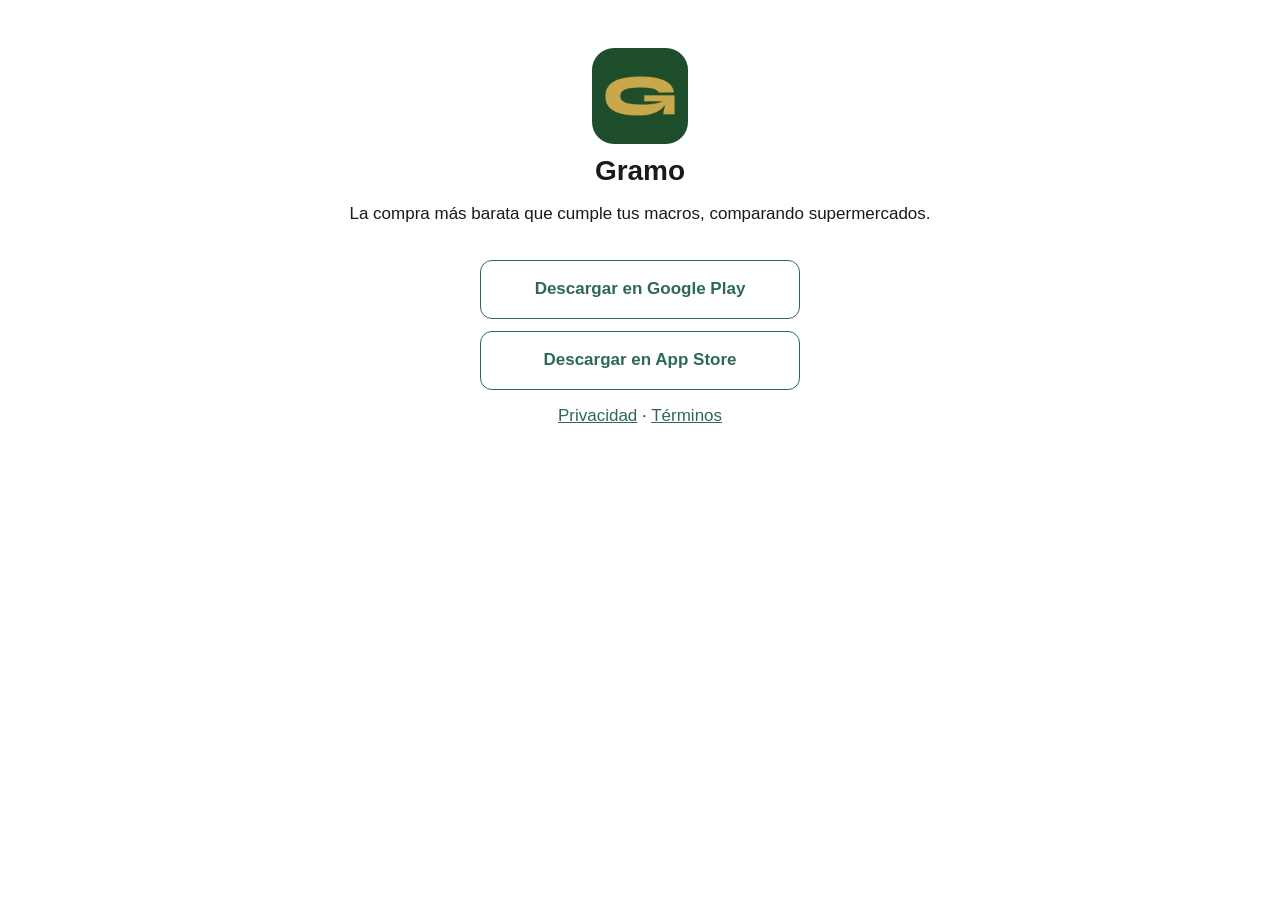
==== index.html @ 8d0cc120 "Web de Gramo en Netlify: página puente de cestas compartidas y verificación de App Links Co-Authored" ====
<!doctype html>
<html lang="es">
<head>
<meta charset="utf-8">
<meta name="viewport" content="width=device-width, initial-scale=1">
<title>Gramo · Tu cesta más barata</title>
<meta name="description" content="Gramo compara supermercados para montar la compra más barata que cumple tus macros.">
<link rel="icon" href="/c/icono.png">
<link rel="stylesheet" href="/estilo.css">
<style>
  body { text-align: center; padding-top: 3rem; }
  .icono { width: 96px; height: 96px; border-radius: 22px; }
  .botones { display: flex; flex-direction: column; gap: 0.75rem; margin: 2rem auto 0; max-width: 20rem; }
  .btn { display: block; padding: 0.9rem 1rem; border-radius: 12px; text-decoration: none; font-weight: 600; border: 1px solid var(--acento); }
</style>
</head>
<body>
<img class="icono" src="/c/icono.png" alt="">
<h1>Gramo</h1>
<p>La compra más barata que cumple tus macros, comparando supermercados.</p>
<div class="botones">
  <a class="btn" href="https://play.google.com/store/apps/details?id=com.gramo1.app">Descargar en Google Play</a>
  <a class="btn" href="https://apps.apple.com/app/id6801570409">Descargar en App Store</a>
</div>
<p><a href="https://dovkesito.github.io/gramo-legal/privacidad.html">Privacidad</a> · <a href="https://dovkesito.github.io/gramo-legal/terminos.html">Términos</a></p>
</body>
</html>
---- estilo.css ----
/* Hoja compartida por los tres documentos legales de Gramo.
   Pensada para leerse en un móvil: es donde va a caer casi todo el tráfico,
   porque el enlace se abre desde la app y desde las fichas de las tiendas. */

:root {
  --tinta: #1a1a1a;
  --tinta-suave: #555;
  --acento: #2d6a4f;
  --borde: #e3e3e3;
  --fondo: #fff;
  --fondo-caja: #f6f8f7;
}

@media (prefers-color-scheme: dark) {
  :root {
    --tinta: #ececec;
    --tinta-suave: #a8a8a8;
    --acento: #74c69d;
    --borde: #333;
    --fondo: #141414;
    --fondo-caja: #1e1e1e;
  }
}

* { box-sizing: border-box; }

body {
  margin: 0 auto;
  padding: 2rem 1.25rem 4rem;
  max-width: 44rem;
  background: var(--fondo);
  color: var(--tinta);
  font-family: -apple-system, BlinkMacSystemFont, "Segoe UI", Roboto, sans-serif;
  font-size: 17px;
  line-height: 1.65;
}

h1 {
  font-size: 1.75rem;
  line-height: 1.25;
  margin: 0 0 0.25rem;
}

h2 {
  font-size: 1.2rem;
  margin: 2.5rem 0 0.75rem;
  padding-top: 1.25rem;
  border-top: 1px solid var(--borde);
}

h3 {
  font-size: 1rem;
  margin: 1.5rem 0 0.5rem;
}

p, li { margin: 0.75rem 0; }
ul, ol { padding-left: 1.25rem; }

a { color: var(--acento); }

.fecha {
  color: var(--tinta-suave);
  font-size: 0.9rem;
  margin: 0 0 2rem;
}

.pendiente {
  background: #fff3cd;
  color: #664d03;
  padding: 0.05rem 0.35rem;
  border-radius: 3px;
  font-weight: 600;
}

.caja {
  background: var(--fondo-caja);
  border: 1px solid var(--borde);
  border-left: 3px solid var(--acento);
  border-radius: 6px;
  padding: 0.25rem 1rem;
  margin: 1.5rem 0;
}

/* Las tablas de finalidad/base jurídica son anchas: en móvil deben poder
   desplazarse solas sin que se desplace la página entera. */
.tabla-scroll {
  overflow-x: auto;
  margin: 1.5rem 0;
}

table {
  border-collapse: collapse;
  width: 100%;
  min-width: 34rem;
  font-size: 0.92rem;
}

th, td {
  border: 1px solid var(--borde);
  padding: 0.6rem 0.7rem;
  text-align: left;
  vertical-align: top;
}

th { background: var(--fondo-caja); }

footer {
  margin-top: 3.5rem;
  padding-top: 1.25rem;
  border-top: 1px solid var(--borde);
  color: var(--tinta-suave);
  font-size: 0.9rem;
}

/* Fórmulas y tablas de la página de fuentes. */
pre {
  background: #F4F1EC;
  border-left: 3px solid #C9A84C;
  padding: 12px 14px;
  overflow-x: auto;
  font-size: 14px;
  line-height: 1.6;
}
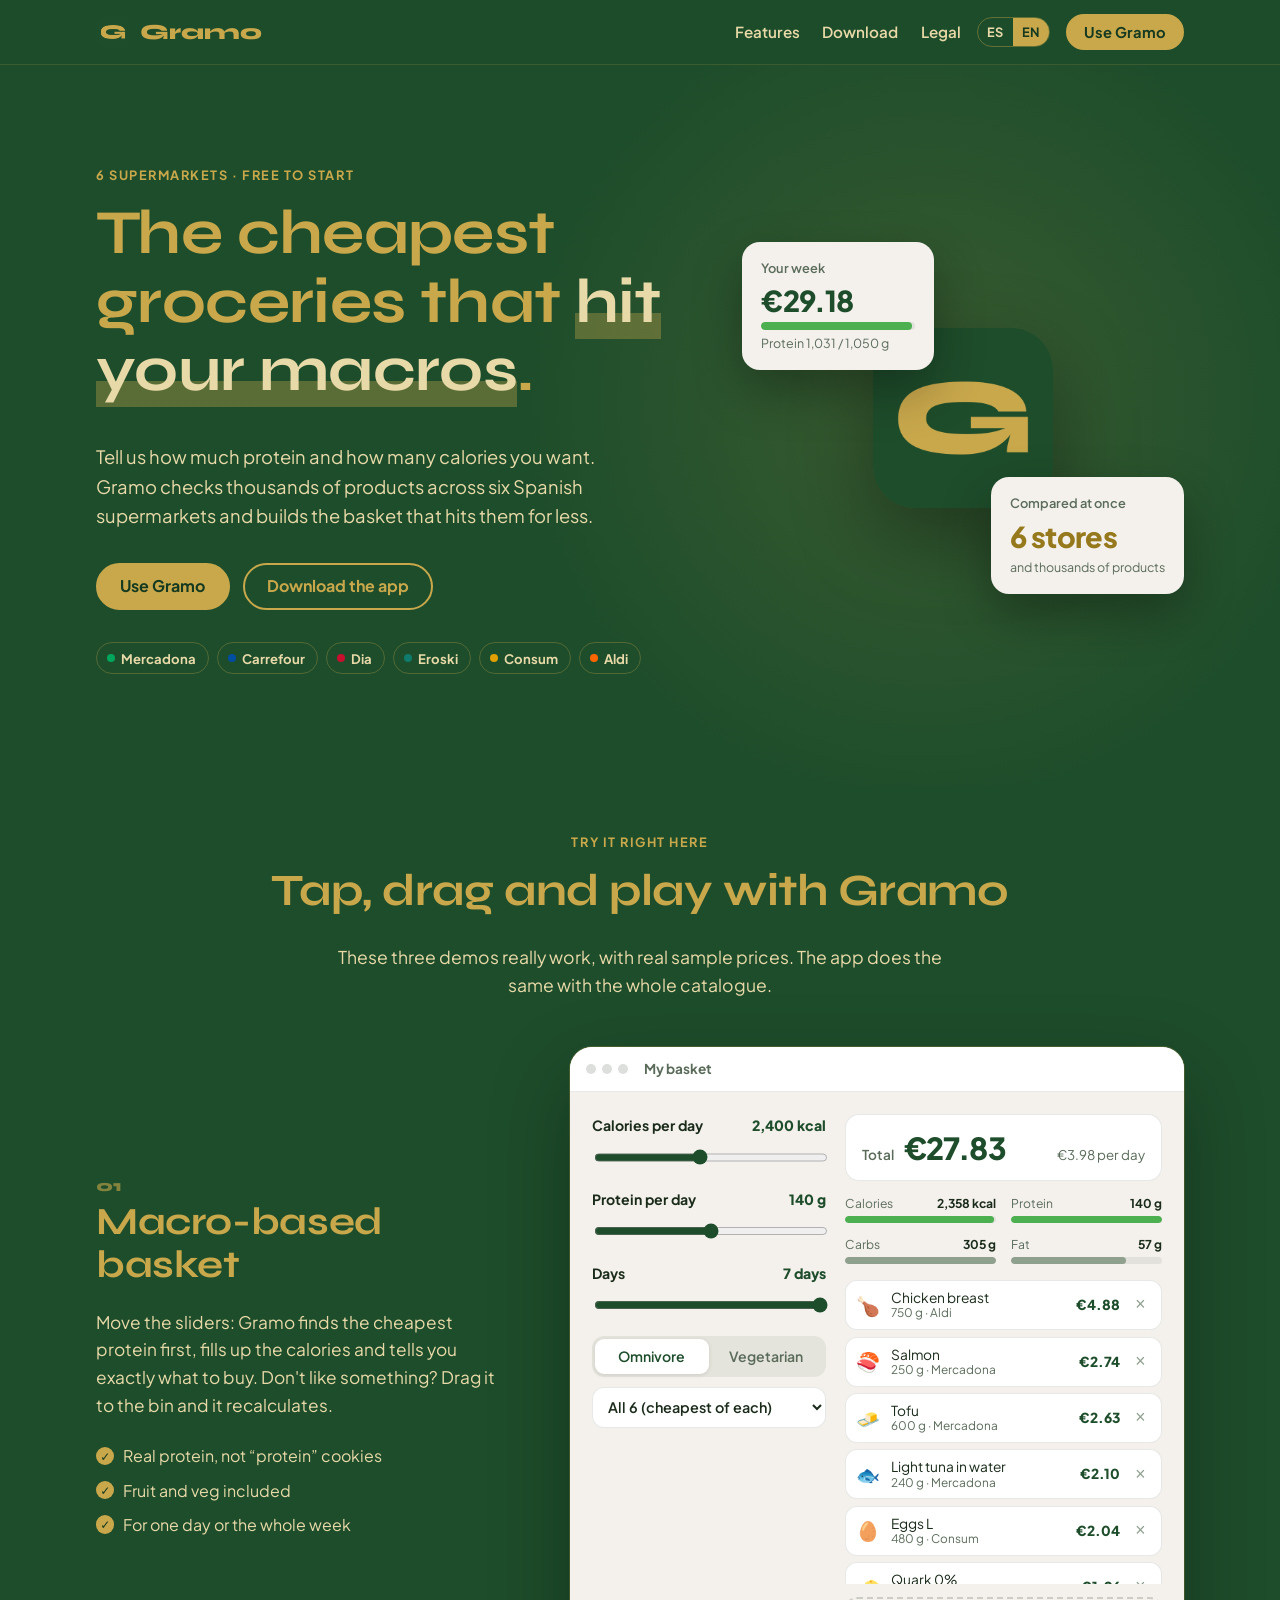
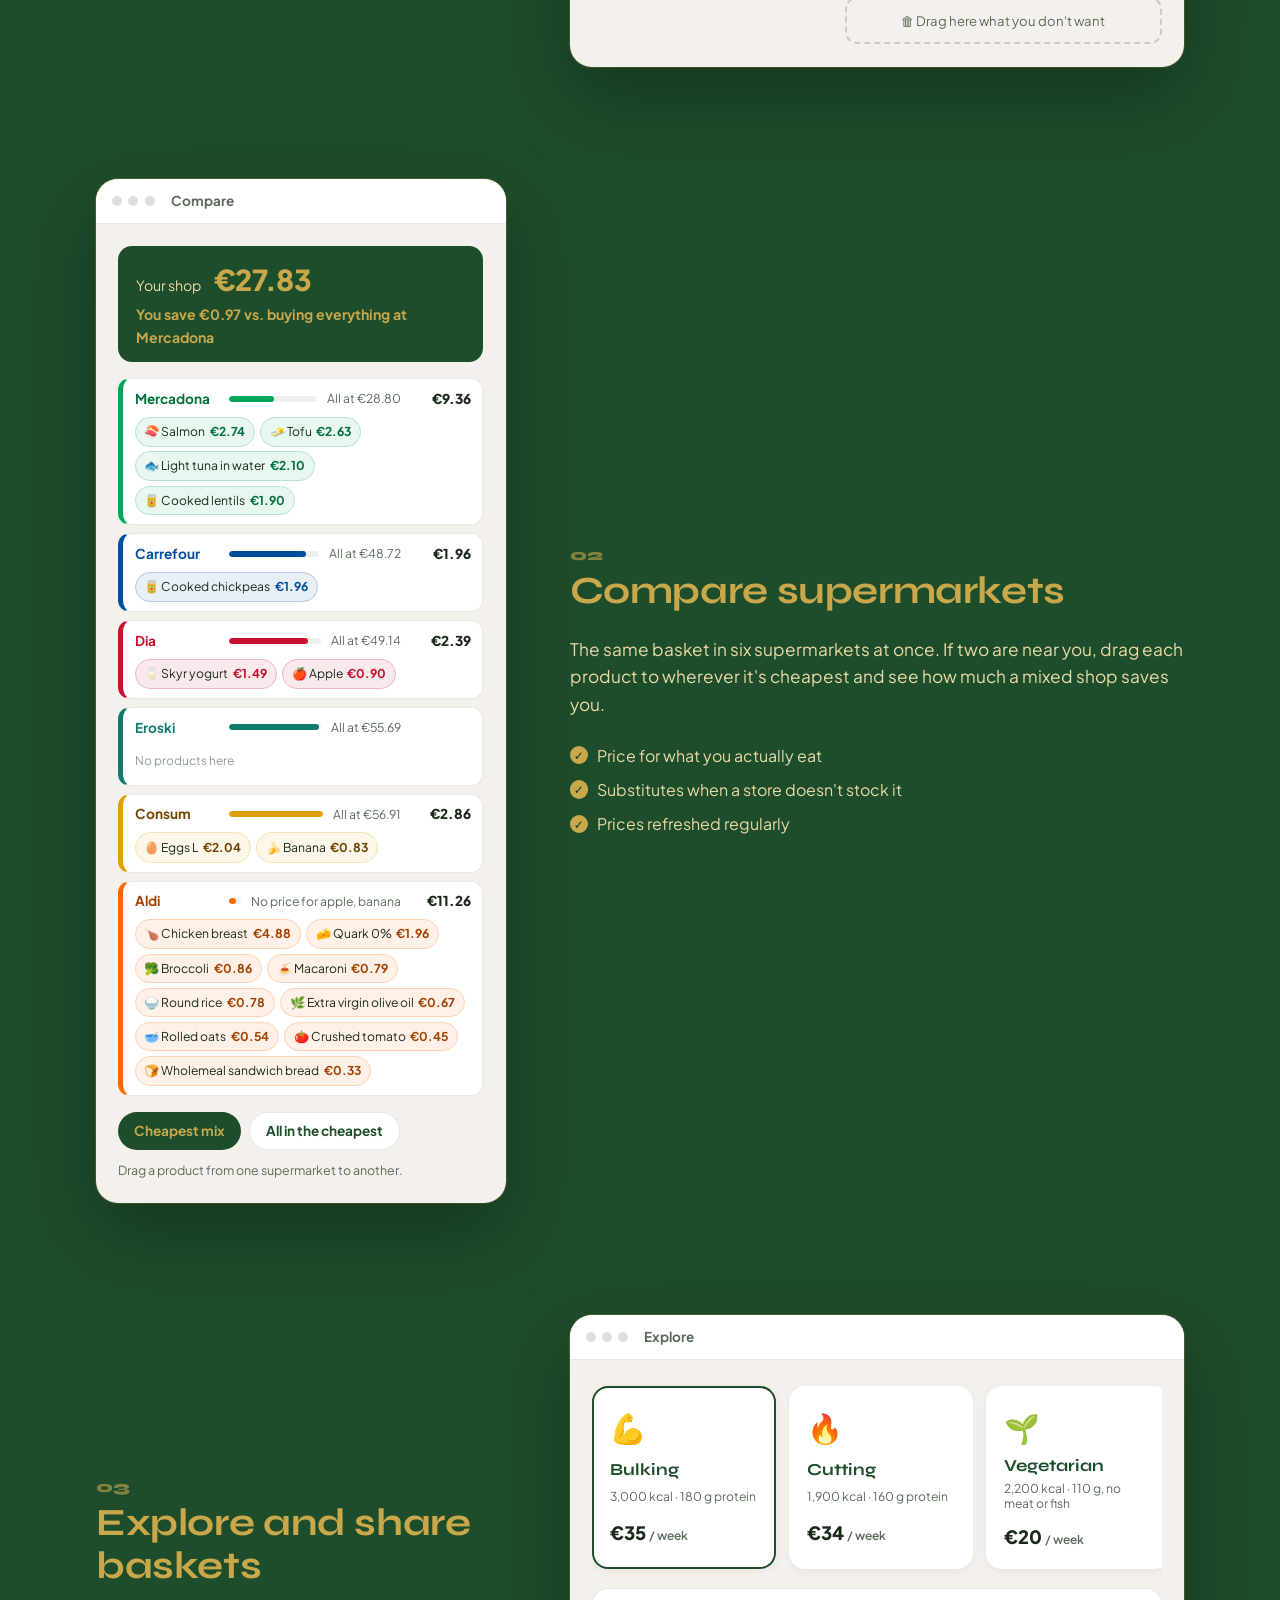
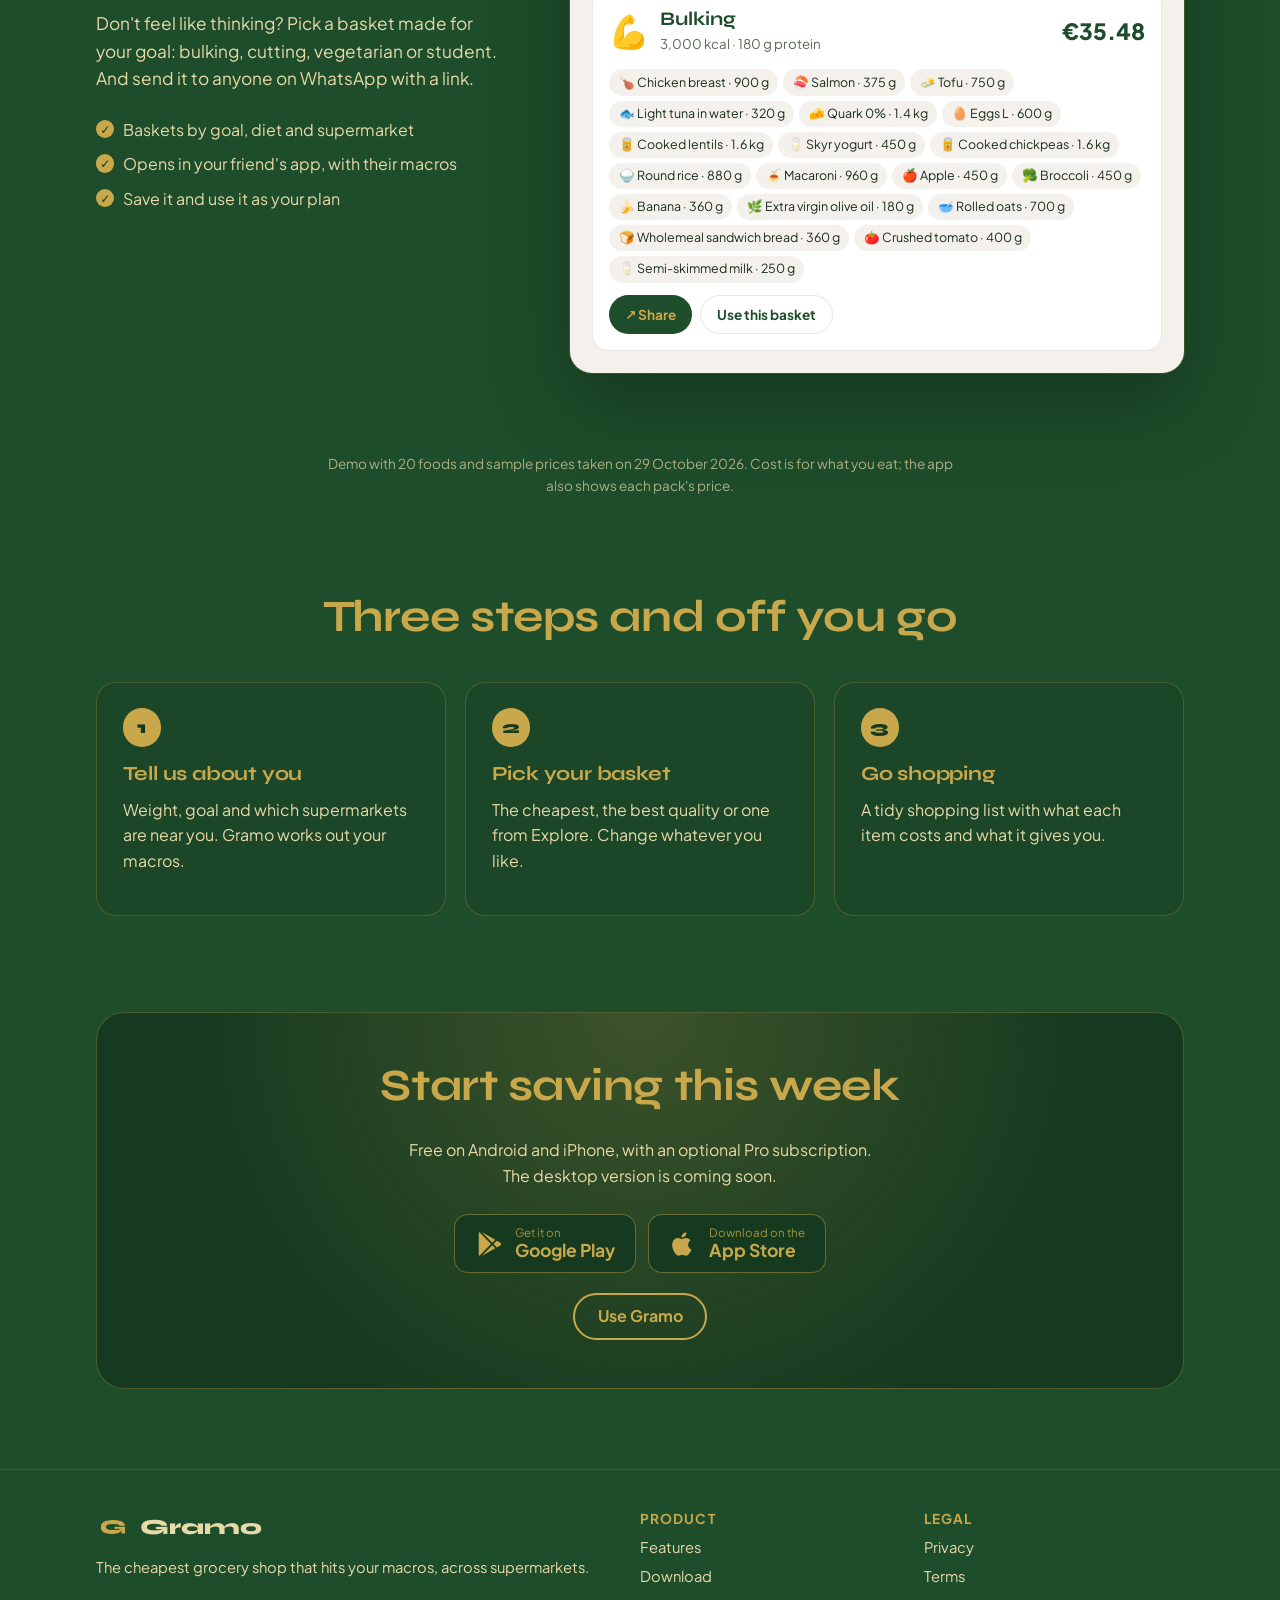
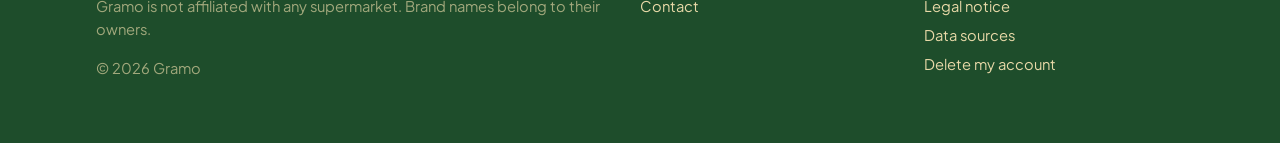
==== commit 1cc69625: "Web de Gramo: portada con demos jugables, descarga y legal - Portada en verde y dorado con tres demo" ====
--- a/index.html
+++ b/index.html
@@ -1,27 +1,185 @@
-<!doctype html>
-<html lang="es">
-<head>
-<meta charset="utf-8">
-<meta name="viewport" content="width=device-width, initial-scale=1">
-<title>Gramo · Tu cesta más barata</title>
-<meta name="description" content="Gramo compara supermercados para montar la compra más barata que cumple tus macros.">
-<link rel="icon" href="/c/icono.png">
-<link rel="stylesheet" href="/estilo.css">
-<style>
-  body { text-align: center; padding-top: 3rem; }
-  .icono { width: 96px; height: 96px; border-radius: 22px; }
-  .botones { display: flex; flex-direction: column; gap: 0.75rem; margin: 2rem auto 0; max-width: 20rem; }
-  .btn { display: block; padding: 0.9rem 1rem; border-radius: 12px; text-decoration: none; font-weight: 600; border: 1px solid var(--acento); }
-</style>
-</head>
-<body>
-<img class="icono" src="/c/icono.png" alt="">
-<h1>Gramo</h1>
-<p>La compra más barata que cumple tus macros, comparando supermercados.</p>
-<div class="botones">
-  <a class="btn" href="https://play.google.com/store/apps/details?id=com.gramo1.app">Descargar en Google Play</a>
-  <a class="btn" href="https://apps.apple.com/app/id6801570409">Descargar en App Store</a>
-</div>
-<p><a href="https://dovkesito.github.io/gramo-legal/privacidad.html">Privacidad</a> · <a href="https://dovkesito.github.io/gramo-legal/terminos.html">Términos</a></p>
-</body>
-</html>
+<!doctype html>
+<html lang="es">
+<head>
+<meta charset="utf-8">
+<meta name="viewport" content="width=device-width, initial-scale=1">
+<title>Gramo · La compra más barata que cumple tus macros</title>
+<meta name="description" content="Gramo compara Mercadona, Carrefour, Dia, Eroski, Consum y Aldi para montarte la compra más barata que cumple tus calorías y tu proteína.">
+<meta property="og:title" content="Gramo · La compra más barata que cumple tus macros">
+<meta property="og:description" content="Pon tus macros y Gramo te monta la cesta más barata comparando seis supermercados.">
+<meta property="og:image" content="https://gramo.dev/c/icono.png">
+<meta property="og:url" content="https://gramo.dev/">
+<meta property="og:type" content="website">
+<meta name="theme-color" content="#1E4D2B">
+<link rel="icon" href="/c/icono.png">
+<link rel="stylesheet" href="/web/fuentes/fuentes.css">
+<link rel="stylesheet" href="/web/estilo-web.css">
+<link rel="stylesheet" href="/web/portada.css">
+<script src="/web/i18n.js"></script>
+<script src="/web/textos-portada.js"></script>
+<script src="/web/marco.js" defer></script>
+<script src="/web/demos.js" defer></script>
+</head>
+<body data-titulo-es="Gramo · La compra más barata que cumple tus macros" data-titulo-en="Gramo · The cheapest groceries that hit your macros">
+<header id="cab"></header>
+
+<main>
+  <!-- ======== Portada ======== -->
+  <section class="hero">
+    <div class="envoltura hero-rejilla">
+      <div class="hero-texto">
+        <p class="etiqueta" data-t="hero.etiqueta">6 supermercados · gratis para empezar</p>
+        <h1 data-t-html="hero.titulo">La compra más barata que <em>cumple tus macros</em>.</h1>
+        <p class="hero-sub" data-t="hero.sub">Dinos cuánta proteína y cuántas calorías quieres. Gramo mira miles de productos de seis supermercados y te monta la cesta que las cumple por menos dinero.</p>
+        <div class="hero-cta">
+          <button class="btn oro" type="button" data-usar data-t="nav.usar">Usar Gramo</button>
+          <a class="btn" href="/descargar/" data-t="hero.descargar">Descargar la app</a>
+        </div>
+        <ul class="supers" data-t-aria="hero.supers">
+          <li style="--c:#00A65B">Mercadona</li><li style="--c:#004E9F">Carrefour</li><li style="--c:#C8102E">Dia</li>
+          <li style="--c:#0F7B6C">Eroski</li><li style="--c:#E0A100">Consum</li><li style="--c:#FF6600">Aldi</li>
+        </ul>
+      </div>
+      <div class="hero-visual" aria-hidden="true">
+        <div class="tarjeta-flotante t1">
+          <span class="tf-titulo" data-t="hero.tf1">Tu semana</span>
+          <strong class="tf-precio" id="hero-precio">—</strong>
+          <span class="tf-barra"><i style="width:98%"></i></span>
+          <span class="tf-pie" id="hero-prot"></span>
+        </div>
+        <div class="tarjeta-flotante t2">
+          <span class="tf-titulo" data-t="hero.tf2">Comparados a la vez</span>
+          <strong class="tf-precio oro" data-t="hero.tf2num">6 súpers</strong>
+          <span class="tf-pie" data-t="hero.tf2pie">y miles de productos</span>
+        </div>
+        <img class="hero-icono" src="/c/icono.png" alt="" width="180" height="180">
+      </div>
+    </div>
+  </section>
+
+  <!-- ======== Funciones ======== -->
+  <section id="funciones" class="funciones">
+    <div class="envoltura">
+      <p class="etiqueta centro" data-t="func.etiqueta">Pruébalo aquí mismo</p>
+      <h2 class="centro" data-t="func.titulo">Toca, arrastra y juega con Gramo</h2>
+      <p class="centro intro" data-t="func.intro">Estas tres demos funcionan de verdad, con precios reales de ejemplo. La app hace lo mismo con el catálogo entero.</p>
+
+      <!-- Demo 1: cesta por macros -->
+      <article class="funcion">
+        <div class="funcion-texto">
+          <span class="num">01</span>
+          <h3 data-t="d1.titulo">Cesta por macros</h3>
+          <p data-t="d1.texto">Mueve las barras: Gramo busca primero la proteína más barata, completa las calorías y te dice exactamente qué comprar. ¿No te gusta algo? Arrástralo a la papelera y se recalcula.</p>
+          <ul class="ventajas">
+            <li data-t="d1.v1">Proteína de verdad, no galletas «proteicas»</li>
+            <li data-t="d1.v2">Fruta y verdura incluidas</li>
+            <li data-t="d1.v3">Para un día o para la semana entera</li>
+          </ul>
+        </div>
+        <div class="demo" id="demo-cesta">
+          <div class="demo-barra"><i></i><i></i><i></i><span data-t="d1.ventana">Mi cesta</span></div>
+          <div class="demo-cuerpo">
+            <div class="controles">
+              <label><span><b data-t="d1.kcal">Calorías al día</b><output id="v-kcal"></output></span>
+                <input type="range" id="r-kcal" min="1500" max="3500" step="50" value="2400"></label>
+              <label><span><b data-t="d1.prot">Proteína al día</b><output id="v-prot"></output></span>
+                <input type="range" id="r-prot" min="60" max="220" step="5" value="140"></label>
+              <label><span><b data-t="d1.dias">Días</b><output id="v-dias"></output></span>
+                <input type="range" id="r-dias" min="1" max="7" step="1" value="7"></label>
+              <div class="interruptores">
+                <div class="segmentado" role="group" id="g-dieta" data-t-aria="d1.grupo">
+                  <button type="button" data-v="omni" aria-pressed="true" data-t="d1.omni">Omnívora</button>
+                  <button type="button" data-v="veg" aria-pressed="false" data-t="d1.veg">Vegetariana</button>
+                </div>
+                <select id="s-super" data-t-aria="d1.super"></select>
+              </div>
+            </div>
+            <div class="resultado">
+              <div class="total"><span data-t="d1.total">Total</span><strong id="c-total">—</strong><small id="c-pordia"></small></div>
+              <div class="macros" id="c-macros"></div>
+              <ul class="lineas" id="c-lineas"></ul>
+              <div class="papelera" id="c-papelera"><span aria-hidden="true">🗑</span> <span data-t="d1.papelera">Arrastra aquí lo que no quieras</span></div>
+              <div class="quitados" id="c-quitados" hidden></div>
+            </div>
+          </div>
+        </div>
+      </article>
+
+      <!-- Demo 2: comparar súpers -->
+      <article class="funcion invertida">
+        <div class="funcion-texto">
+          <span class="num">02</span>
+          <h3 data-t="d2.titulo">Compara supermercados</h3>
+          <p data-t="d2.texto">La misma cesta, en seis súpers a la vez. Y si te pillan cerca dos, arrastra cada producto al súper donde sale más barato y mira cuánto ahorras con la compra mixta.</p>
+          <ul class="ventajas">
+            <li data-t="d2.v1">Precio por lo que de verdad comes</li>
+            <li data-t="d2.v2">Sustitutos cuando un súper no lo tiene</li>
+            <li data-t="d2.v3">Precios actualizados con regularidad</li>
+          </ul>
+        </div>
+        <div class="demo" id="demo-comparar">
+          <div class="demo-barra"><i></i><i></i><i></i><span data-t="d2.ventana">Comparar</span></div>
+          <div class="demo-cuerpo">
+            <div class="resumen-mixta" id="m-resumen"></div>
+            <div class="filas-super" id="m-filas"></div>
+            <div class="acciones-mixta">
+              <button class="btn-demo" type="button" id="m-optima" data-t="d2.optima">Mezcla más barata</button>
+              <button class="btn-demo claro" type="button" id="m-una" data-t="d2.una">Todo en el más barato</button>
+            </div>
+            <p class="pista" data-t="d2.pista">Arrastra un producto de un súper a otro.</p>
+          </div>
+        </div>
+      </article>
+
+      <!-- Demo 3: explorar y compartir -->
+      <article class="funcion">
+        <div class="funcion-texto">
+          <span class="num">03</span>
+          <h3 data-t="d3.titulo">Explora y comparte cestas</h3>
+          <p data-t="d3.texto">¿Sin ganas de pensar? Elige una cesta hecha para tu objetivo: volumen, definición, vegetariana o de estudiante. Y mándasela a quien quieras por WhatsApp con un enlace.</p>
+          <ul class="ventajas">
+            <li data-t="d3.v1">Cestas por público, dieta y súper</li>
+            <li data-t="d3.v2">Se abren en la app de tu amigo, con sus macros</li>
+            <li data-t="d3.v3">Guárdala y úsala como tu plan</li>
+          </ul>
+        </div>
+        <div class="demo" id="demo-explorar">
+          <div class="demo-barra"><i></i><i></i><i></i><span data-t="d3.ventana">Explorar</span></div>
+          <div class="demo-cuerpo">
+            <div class="carrusel" id="e-carrusel" tabindex="0" data-t-aria="d3.carrusel"></div>
+            <div class="vista" id="e-vista"></div>
+          </div>
+        </div>
+      </article>
+      <p class="nota-datos centro" id="nota-datos"></p>
+    </div>
+  </section>
+
+  <!-- ======== Cómo funciona ======== -->
+  <section class="pasos">
+    <div class="envoltura">
+      <h2 class="centro" data-t="pasos.titulo">Tres pasos y a comprar</h2>
+      <ol class="rejilla-pasos">
+        <li><b>1</b><h3 data-t="pasos.1t">Cuéntanos de ti</h3><p data-t="pasos.1">Peso, objetivo y qué súpers te pillan cerca. Gramo calcula tus macros.</p></li>
+        <li><b>2</b><h3 data-t="pasos.2t">Elige tu cesta</h3><p data-t="pasos.2">La más barata, la de más calidad o una de Explorar. Cambia lo que quieras.</p></li>
+        <li><b>3</b><h3 data-t="pasos.3t">Ve al súper</h3><p data-t="pasos.3">Lista de la compra ordenada, con lo que cuesta cada cosa y lo que te aporta.</p></li>
+      </ol>
+    </div>
+  </section>
+
+  <!-- ======== Llamada final ======== -->
+  <section class="final">
+    <div class="envoltura">
+      <div class="final-caja">
+        <h2 data-t="final.titulo">Empieza a ahorrar esta semana</h2>
+        <p data-t="final.texto">Gratis en Android y iPhone, con una suscripción Pro opcional. La versión para el ordenador llega pronto.</p>
+        <div class="final-tiendas" id="final-tiendas"></div>
+        <button class="btn" type="button" data-usar data-t="nav.usar">Usar Gramo</button>
+      </div>
+    </div>
+  </section>
+</main>
+
+<footer id="pie"></footer>
+</body>
+</html>
--- a/web/fuentes/fuentes.css
+++ b/web/fuentes/fuentes.css
@@ -0,0 +1,109 @@
+/* Plus Jakarta Sans y Syne, alojadas aquí (OFL). Solo latin y latin-ext. */
+/* latin-ext */
+@font-face {
+  font-family: 'Plus Jakarta Sans';
+  font-style: normal;
+  font-weight: 400;
+  font-display: swap;
+  src: url(PlusJakartaSans-400-latin-ext.woff2) format('woff2');
+  unicode-range: U+0100-02BA, U+02BD-02C5, U+02C7-02CC, U+02CE-02D7, U+02DD-02FF, U+0304, U+0308, U+0329, U+1D00-1DBF, U+1E00-1E9F, U+1EF2-1EFF, U+2020, U+20A0-20AB, U+20AD-20C4, U+2113, U+2C60-2C7F, U+A720-A7FF;
+}
+/* latin */
+@font-face {
+  font-family: 'Plus Jakarta Sans';
+  font-style: normal;
+  font-weight: 400;
+  font-display: swap;
+  src: url(PlusJakartaSans-400-latin.woff2) format('woff2');
+  unicode-range: U+0000-00FF, U+0131, U+0152-0153, U+02BB-02BC, U+02C6, U+02DA, U+02DC, U+0304, U+0308, U+0329, U+2000-206F, U+20AC, U+2122, U+2191, U+2193, U+2212, U+2215, U+FEFF, U+FFFD;
+}
+/* latin-ext */
+@font-face {
+  font-family: 'Plus Jakarta Sans';
+  font-style: normal;
+  font-weight: 600;
+  font-display: swap;
+  src: url(PlusJakartaSans-600-latin-ext.woff2) format('woff2');
+  unicode-range: U+0100-02BA, U+02BD-02C5, U+02C7-02CC, U+02CE-02D7, U+02DD-02FF, U+0304, U+0308, U+0329, U+1D00-1DBF, U+1E00-1E9F, U+1EF2-1EFF, U+2020, U+20A0-20AB, U+20AD-20C4, U+2113, U+2C60-2C7F, U+A720-A7FF;
+}
+/* latin */
+@font-face {
+  font-family: 'Plus Jakarta Sans';
+  font-style: normal;
+  font-weight: 600;
+  font-display: swap;
+  src: url(PlusJakartaSans-600-latin.woff2) format('woff2');
+  unicode-range: U+0000-00FF, U+0131, U+0152-0153, U+02BB-02BC, U+02C6, U+02DA, U+02DC, U+0304, U+0308, U+0329, U+2000-206F, U+20AC, U+2122, U+2191, U+2193, U+2212, U+2215, U+FEFF, U+FFFD;
+}
+/* latin-ext */
+@font-face {
+  font-family: 'Plus Jakarta Sans';
+  font-style: normal;
+  font-weight: 700;
+  font-display: swap;
+  src: url(PlusJakartaSans-700-latin-ext.woff2) format('woff2');
+  unicode-range: U+0100-02BA, U+02BD-02C5, U+02C7-02CC, U+02CE-02D7, U+02DD-02FF, U+0304, U+0308, U+0329, U+1D00-1DBF, U+1E00-1E9F, U+1EF2-1EFF, U+2020, U+20A0-20AB, U+20AD-20C4, U+2113, U+2C60-2C7F, U+A720-A7FF;
+}
+/* latin */
+@font-face {
+  font-family: 'Plus Jakarta Sans';
+  font-style: normal;
+  font-weight: 700;
+  font-display: swap;
+  src: url(PlusJakartaSans-700-latin.woff2) format('woff2');
+  unicode-range: U+0000-00FF, U+0131, U+0152-0153, U+02BB-02BC, U+02C6, U+02DA, U+02DC, U+0304, U+0308, U+0329, U+2000-206F, U+20AC, U+2122, U+2191, U+2193, U+2212, U+2215, U+FEFF, U+FFFD;
+}
+/* latin-ext */
+@font-face {
+  font-family: 'Plus Jakarta Sans';
+  font-style: normal;
+  font-weight: 800;
+  font-display: swap;
+  src: url(PlusJakartaSans-800-latin-ext.woff2) format('woff2');
+  unicode-range: U+0100-02BA, U+02BD-02C5, U+02C7-02CC, U+02CE-02D7, U+02DD-02FF, U+0304, U+0308, U+0329, U+1D00-1DBF, U+1E00-1E9F, U+1EF2-1EFF, U+2020, U+20A0-20AB, U+20AD-20C4, U+2113, U+2C60-2C7F, U+A720-A7FF;
+}
+/* latin */
+@font-face {
+  font-family: 'Plus Jakarta Sans';
+  font-style: normal;
+  font-weight: 800;
+  font-display: swap;
+  src: url(PlusJakartaSans-800-latin.woff2) format('woff2');
+  unicode-range: U+0000-00FF, U+0131, U+0152-0153, U+02BB-02BC, U+02C6, U+02DA, U+02DC, U+0304, U+0308, U+0329, U+2000-206F, U+20AC, U+2122, U+2191, U+2193, U+2212, U+2215, U+FEFF, U+FFFD;
+}
+/* latin-ext */
+@font-face {
+  font-family: 'Syne';
+  font-style: normal;
+  font-weight: 700;
+  font-display: swap;
+  src: url(Syne-700-latin-ext.woff2) format('woff2');
+  unicode-range: U+0100-02BA, U+02BD-02C5, U+02C7-02CC, U+02CE-02D7, U+02DD-02FF, U+0304, U+0308, U+0329, U+1D00-1DBF, U+1E00-1E9F, U+1EF2-1EFF, U+2020, U+20A0-20AB, U+20AD-20C4, U+2113, U+2C60-2C7F, U+A720-A7FF;
+}
+/* latin */
+@font-face {
+  font-family: 'Syne';
+  font-style: normal;
+  font-weight: 700;
+  font-display: swap;
+  src: url(Syne-700-latin.woff2) format('woff2');
+  unicode-range: U+0000-00FF, U+0131, U+0152-0153, U+02BB-02BC, U+02C6, U+02DA, U+02DC, U+0304, U+0308, U+0329, U+2000-206F, U+20AC, U+2122, U+2191, U+2193, U+2212, U+2215, U+FEFF, U+FFFD;
+}
+/* latin-ext */
+@font-face {
+  font-family: 'Syne';
+  font-style: normal;
+  font-weight: 800;
+  font-display: swap;
+  src: url(Syne-800-latin-ext.woff2) format('woff2');
+  unicode-range: U+0100-02BA, U+02BD-02C5, U+02C7-02CC, U+02CE-02D7, U+02DD-02FF, U+0304, U+0308, U+0329, U+1D00-1DBF, U+1E00-1E9F, U+1EF2-1EFF, U+2020, U+20A0-20AB, U+20AD-20C4, U+2113, U+2C60-2C7F, U+A720-A7FF;
+}
+/* latin */
+@font-face {
+  font-family: 'Syne';
+  font-style: normal;
+  font-weight: 800;
+  font-display: swap;
+  src: url(Syne-800-latin.woff2) format('woff2');
+  unicode-range: U+0000-00FF, U+0131, U+0152-0153, U+02BB-02BC, U+02C6, U+02DA, U+02DC, U+0304, U+0308, U+0329, U+2000-206F, U+20AC, U+2122, U+2191, U+2193, U+2212, U+2215, U+FEFF, U+FFFD;
+}
--- a/web/estilo-web.css
+++ b/web/estilo-web.css
@@ -0,0 +1,150 @@
+/* Web de Gramo (gramo.dev). Verde de marca de fondo, dorado para el texto, y el
+   crema de la app dentro de las demos y los documentos legales.
+   Ojo: /estilo.css es OTRA hoja, la de la página puente /c/. No mezclarlas. */
+
+:root {
+  --verde: #1E4D2B;
+  --verde-hondo: #153a20;
+  --verde-claro: #27613a;
+  --oro: #C9A84C;
+  --oro-claro: #E8D9A8;   /* texto corrido sobre verde: dorado, pero que se lea en párrafos */
+  --oro-oscuro: #96791C;
+  --crema: #F4F1EC;
+  --blanco: #FFFFFF;
+  --tinta: #1A2B1A;
+  --tinta-2: #5A6B5A;
+  --tinta-3: #8FA08F;
+  --borde: rgba(26, 43, 26, 0.1);
+  --ok: #4CAF50;
+  --aviso: #FFC107;
+  --mal: #FF5722;
+  --radio: 14px;
+  --ancho: 72rem;
+  --titulo: "Syne", system-ui, sans-serif;
+  --texto: "Plus Jakarta Sans", system-ui, -apple-system, "Segoe UI", sans-serif;
+}
+
+* { box-sizing: border-box; }
+html { scroll-behavior: smooth; -webkit-text-size-adjust: 100%; }
+body {
+  margin: 0;
+  background: var(--verde);
+  color: var(--oro-claro);
+  font: 400 1rem/1.6 var(--texto);
+  overflow-x: hidden;
+}
+img { max-width: 100%; display: block; }
+a { color: var(--oro); }
+a:hover { color: var(--oro-claro); }
+h1, h2, h3 { font-family: var(--titulo); color: var(--oro); line-height: 1.1; margin: 0 0 0.6em; letter-spacing: -0.01em; }
+h1 { font-size: clamp(2.4rem, 7vw, 4.6rem); font-weight: 800; }
+h2 { font-size: clamp(1.8rem, 4.5vw, 2.8rem); font-weight: 700; }
+h3 { font-size: 1.25rem; font-weight: 700; }
+p { margin: 0 0 1em; }
+:focus-visible { outline: 3px solid var(--oro); outline-offset: 3px; border-radius: 6px; }
+[hidden] { display: none !important; }
+.envoltura { max-width: var(--ancho); margin: 0 auto; padding: 0 1rem; }
+@media (min-width: 720px) { .envoltura { padding: 0 2rem; } }
+
+/* ---------- Botones ---------- */
+.btn {
+  display: inline-flex; align-items: center; justify-content: center; gap: 0.5rem;
+  padding: 0.85rem 1.4rem; border-radius: 999px; border: 2px solid var(--oro);
+  font: 700 1rem/1 var(--texto); text-decoration: none; cursor: pointer;
+  transition: transform 0.15s, background 0.15s, color 0.15s;
+  background: transparent; color: var(--oro);
+}
+.btn:hover { transform: translateY(-1px); background: rgba(201, 168, 76, 0.12); color: var(--oro); }
+.btn.oro { background: var(--oro); color: var(--verde-hondo); }
+.btn.oro:hover { background: var(--oro-claro); border-color: var(--oro-claro); color: var(--verde-hondo); }
+.btn.peq { padding: 0.55rem 1rem; font-size: 0.92rem; }
+
+/* ---------- Cabecera ---------- */
+.cab {
+  position: sticky; top: 0; z-index: 20;
+  background: rgba(30, 77, 43, 0.92); backdrop-filter: blur(10px);
+  border-bottom: 1px solid rgba(201, 168, 76, 0.18);
+}
+.cab .envoltura { display: flex; align-items: center; gap: 1rem; height: 4rem; }
+.marca { display: flex; align-items: center; gap: 0.6rem; text-decoration: none; color: var(--oro); font: 800 1.35rem var(--titulo); }
+.marca img { width: 34px; height: 34px; border-radius: 9px; }
+.cab nav { display: flex; gap: 1.4rem; margin-left: auto; }
+.cab nav a { color: var(--oro-claro); text-decoration: none; font-weight: 600; font-size: 0.95rem; }
+.cab nav a:hover, .cab nav a[aria-current] { color: var(--oro); }
+.idioma { display: flex; border: 1px solid rgba(201, 168, 76, 0.4); border-radius: 999px; overflow: hidden; }
+.idioma button { background: none; border: 0; color: var(--oro-claro); font: 700 0.8rem var(--texto); padding: 0.35rem 0.6rem; cursor: pointer; }
+.idioma button[aria-pressed="true"] { background: var(--oro); color: var(--verde-hondo); }
+.menu-btn { display: none; background: none; border: 0; color: var(--oro); font-size: 1.6rem; cursor: pointer; margin-left: auto; padding: 0.25rem; }
+@media (max-width: 760px) {
+  .menu-btn { display: block; }
+  .cab nav {
+    display: none; position: absolute; top: 4rem; left: 0; right: 0; margin: 0;
+    flex-direction: column; gap: 0; background: var(--verde-hondo);
+    border-bottom: 1px solid rgba(201, 168, 76, 0.18);
+  }
+  .cab nav.abierto { display: flex; }
+  .cab nav a { padding: 0.9rem 1rem; border-top: 1px solid rgba(201, 168, 76, 0.1); }
+  .cab .usar { display: none; }
+}
+
+/* ---------- Pie ---------- */
+.pie { border-top: 1px solid rgba(201, 168, 76, 0.18); margin-top: 5rem; padding: 2.5rem 0 3rem; font-size: 0.92rem; }
+.pie .envoltura { display: grid; gap: 1.5rem; grid-template-columns: 1fr; }
+@media (min-width: 720px) { .pie .envoltura { grid-template-columns: 2fr 1fr 1fr; } }
+.pie h4 { margin: 0 0 0.6rem; color: var(--oro); font: 700 0.85rem var(--texto); text-transform: uppercase; letter-spacing: 0.08em; }
+.pie ul { list-style: none; margin: 0; padding: 0; display: grid; gap: 0.35rem; }
+.pie a { color: var(--oro-claro); text-decoration: none; }
+.pie a:hover { color: var(--oro); text-decoration: underline; }
+.pie .nota { color: rgba(232, 217, 168, 0.65); }
+
+/* ---------- Aviso «Usar Gramo» ---------- */
+.dialogo { border: 0; padding: 0; border-radius: 20px; max-width: min(26rem, calc(100vw - 2rem)); background: var(--crema); color: var(--tinta); }
+.dialogo::backdrop { background: rgba(10, 25, 14, 0.7); backdrop-filter: blur(3px); }
+.dialogo .dentro { padding: 2rem 1.5rem 1.5rem; text-align: center; }
+.dialogo h3 { color: var(--verde); font-size: 1.5rem; }
+.dialogo p { color: var(--tinta-2); }
+.dialogo .tiendas { display: grid; gap: 0.6rem; margin: 1.2rem 0 0.8rem; }
+.dialogo .cerrar { background: none; border: 0; color: var(--tinta-2); font: 600 0.95rem var(--texto); cursor: pointer; padding: 0.5rem; }
+.dialogo .btn { border-color: var(--verde); color: var(--verde); }
+.dialogo .btn.oro { background: var(--verde); color: var(--oro); }
+
+/* ---------- Botones de tienda ---------- */
+.tienda {
+  display: flex; align-items: center; gap: 0.8rem; padding: 0.7rem 1.2rem;
+  border-radius: 14px; background: var(--verde-hondo); color: var(--oro); text-decoration: none;
+  border: 1px solid rgba(201, 168, 76, 0.45); text-align: left; transition: transform 0.15s, border-color 0.15s;
+}
+.tienda:hover { transform: translateY(-2px); border-color: var(--oro); color: var(--oro); }
+.tienda svg { width: 28px; height: 28px; flex: none; fill: currentColor; }
+.tienda small { display: block; font-size: 0.72rem; opacity: 0.8; line-height: 1.2; }
+.tienda strong { display: block; font: 700 1.1rem/1.2 var(--texto); }
+
+/* ---------- Documentos (legal) ---------- */
+.doc {
+  background: var(--crema); color: var(--tinta); border-radius: 20px;
+  padding: 2rem 1.25rem; margin: 2rem auto 0; max-width: 48rem; line-height: 1.65;
+}
+@media (min-width: 720px) { .doc { padding: 3rem 3.5rem; } }
+.doc h1 { color: var(--verde); font-size: clamp(1.9rem, 5vw, 2.6rem); }
+.doc h2 { color: var(--verde); font-size: 1.4rem; margin-top: 2.2rem; }
+.doc h3 { color: var(--verde-claro); font-size: 1.1rem; margin-top: 1.5rem; }
+.doc a { color: var(--oro-oscuro); font-weight: 600; }
+.doc .fecha { color: var(--tinta-2); font-size: 0.92rem; }
+.doc .caja { background: var(--blanco); border: 1px solid var(--borde); border-radius: 12px; padding: 1rem 1.2rem; margin: 1rem 0 1.2rem; }
+.doc .caja p:last-child { margin-bottom: 0; }
+.doc table { width: 100%; border-collapse: collapse; margin: 1rem 0; font-size: 0.92rem; display: block; overflow-x: auto; }
+.doc th, .doc td { border: 1px solid var(--borde); padding: 0.55rem 0.7rem; text-align: left; vertical-align: top; }
+.doc th { background: var(--blanco); color: var(--verde); }
+.doc ul, .doc ol { padding-left: 1.3rem; }
+.doc li { margin: 0.3rem 0; }
+.doc .traduccion { background: #FAF3E0; border: 1px solid var(--oro); border-radius: 12px; padding: 0.8rem 1rem; font-size: 0.92rem; color: var(--tinta-2); }
+
+/* ---------- Utilidades de página ---------- */
+.migas { margin-top: 2rem; font-size: 0.9rem; }
+.migas a { color: var(--oro-claro); }
+.cabecera-pag { padding: 4rem 0 1rem; text-align: center; }
+.cabecera-pag p { max-width: 36rem; margin: 0 auto; font-size: 1.1rem; }
+
+@media (prefers-reduced-motion: reduce) {
+  *, *::before, *::after { animation-duration: 0.01ms !important; transition-duration: 0.01ms !important; scroll-behavior: auto !important; }
+}
--- a/web/portada.css
+++ b/web/portada.css
@@ -0,0 +1,219 @@
+/* Portada de gramo.dev: hero, las tres demos y la llamada final. */
+
+.etiqueta { display: inline-block; color: var(--oro); font: 700 0.8rem var(--texto); letter-spacing: 0.12em; text-transform: uppercase; margin-bottom: 1rem; }
+.centro { text-align: center; display: block; }
+
+/* ---------- Hero ---------- */
+.hero { position: relative; padding: 4rem 0 5rem; overflow: hidden; }
+.hero::before {
+  content: ""; position: absolute; inset: -20% -10% auto auto; width: 60rem; height: 60rem; border-radius: 50%;
+  background: radial-gradient(circle, rgba(201, 168, 76, 0.16), transparent 60%); pointer-events: none;
+}
+.hero-rejilla { position: relative; display: grid; gap: 3rem; align-items: center; }
+@media (min-width: 900px) { .hero-rejilla { grid-template-columns: 1.15fr 0.85fr; } .hero { padding: 6rem 0 7rem; } }
+.hero h1 { font-size: clamp(2.3rem, 5.2vw, 3.9rem); font-weight: 700; }
+.hero h1 em { font-style: normal; color: var(--oro-claro); background: linear-gradient(transparent 65%, rgba(201, 168, 76, 0.35) 65%); }
+.hero-sub { font-size: 1.15rem; max-width: 34rem; }
+.hero-cta { display: flex; flex-wrap: wrap; gap: 0.8rem; margin: 2rem 0; }
+.supers { list-style: none; padding: 0; margin: 0; display: flex; flex-wrap: wrap; gap: 0.5rem; }
+.supers li {
+  font-size: 0.82rem; font-weight: 700; padding: 0.3rem 0.75rem 0.3rem 0.6rem; border-radius: 999px;
+  border: 1px solid rgba(201, 168, 76, 0.3); display: flex; align-items: center; gap: 0.4rem;
+}
+.supers li::before { content: ""; width: 8px; height: 8px; border-radius: 50%; background: var(--c); }
+
+.hero-visual { position: relative; min-height: 22rem; display: grid; place-items: center; }
+.hero-icono { width: 180px; height: 180px; border-radius: 42px; box-shadow: 0 30px 80px rgba(0, 0, 0, 0.35); animation: flotar 6s ease-in-out infinite; }
+.tarjeta-flotante {
+  position: absolute; background: var(--crema); color: var(--tinta); border-radius: 18px; padding: 1rem 1.2rem;
+  box-shadow: 0 20px 50px rgba(0, 0, 0, 0.3); display: grid; gap: 0.25rem; min-width: 12rem;
+  animation: flotar 7s ease-in-out infinite; z-index: 1;
+}
+.tarjeta-flotante.t1 { top: 0; left: 0; }
+.tarjeta-flotante.t2 { bottom: 0; right: 0; animation-delay: -3s; }
+.tf-titulo { font-size: 0.8rem; color: var(--tinta-2); font-weight: 600; }
+.tf-precio { font: 800 1.8rem var(--texto); letter-spacing: -0.02em; color: var(--verde); }
+.tf-precio.oro { color: var(--oro-oscuro); }
+.tf-barra { height: 8px; border-radius: 8px; background: rgba(26, 43, 26, 0.08); overflow: hidden; }
+.tf-barra i { display: block; height: 100%; background: var(--ok); border-radius: 8px; }
+.tf-pie { font-size: 0.78rem; color: var(--tinta-2); }
+@keyframes flotar { 50% { transform: translateY(-10px); } }
+/* En móvil no caben flotando: el icono se va y las dos tarjetas van en fila. */
+@media (max-width: 600px) {
+  .hero-visual { min-height: 0; display: grid; grid-template-columns: 1fr 1fr; gap: 0.7rem; }
+  .hero-icono { display: none; }
+  .tarjeta-flotante { position: static; min-width: 0; padding: 0.8rem 0.9rem; animation: none; }
+  .tf-precio { font-size: 1.4rem; }
+}
+
+/* ---------- Funciones ---------- */
+.funciones { padding: 3rem 0; }
+.intro { max-width: 38rem; margin: 0 auto 3rem; font-size: 1.1rem; }
+.funcion { display: grid; gap: 2rem; align-items: center; margin: 0 0 5rem; }
+@media (min-width: 960px) {
+  .funcion { grid-template-columns: 0.8fr 1.2fr; gap: 4rem; margin-bottom: 7rem; }
+  .funcion.invertida .funcion-texto { order: 2; }
+}
+.num { font: 800 1rem var(--titulo); color: var(--oro); opacity: 0.6; display: block; margin-bottom: 0.4rem; }
+.funcion h3 { font-size: clamp(1.7rem, 4vw, 2.4rem); }
+.funcion-texto p { font-size: 1.08rem; }
+.ventajas { list-style: none; padding: 0; margin: 1.5rem 0 0; display: grid; gap: 0.55rem; }
+.ventajas li { padding-left: 1.7rem; position: relative; }
+.ventajas li::before { content: "✓"; position: absolute; left: 0; color: var(--verde-hondo); background: var(--oro); width: 1.15rem; height: 1.15rem; border-radius: 50%; font-size: 0.75rem; font-weight: 800; display: grid; place-items: center; top: 0.2rem; }
+.nota-datos { font-size: 0.85rem; opacity: 0.7; max-width: 40rem; margin: -2rem auto 0; }
+
+/* ---------- Ventana de demo (el crema de la app) ---------- */
+.demo {
+  background: var(--crema); color: var(--tinta); border-radius: 22px; overflow: hidden; min-width: 0;
+  box-shadow: 0 30px 80px rgba(0, 0, 0, 0.3), 0 0 0 1px rgba(201, 168, 76, 0.25);
+}
+.demo-barra { display: flex; align-items: center; gap: 0.4rem; padding: 0.7rem 1rem; background: var(--blanco); border-bottom: 1px solid var(--borde); }
+.demo-barra i { width: 10px; height: 10px; border-radius: 50%; background: rgba(26, 43, 26, 0.15); }
+.demo-barra span { margin-left: 0.6rem; font-weight: 700; font-size: 0.85rem; color: var(--tinta-2); }
+.demo-cuerpo { padding: 1rem; }
+@media (min-width: 560px) { .demo-cuerpo { padding: 1.4rem; } }
+
+/* Demo 1 */
+#demo-cesta .demo-cuerpo { display: grid; gap: 1.2rem; }
+@media (min-width: 640px) { #demo-cesta .demo-cuerpo { grid-template-columns: 0.85fr 1.15fr; } }
+.controles { display: grid; gap: 1rem; align-content: start; }
+.controles label { display: grid; gap: 0.35rem; font-size: 0.88rem; }
+.controles label > span { display: flex; justify-content: space-between; gap: 0.5rem; }
+.controles output { font-weight: 800; color: var(--verde); }
+input[type="range"] { width: 100%; accent-color: var(--verde); height: 1.6rem; cursor: pointer; }
+.interruptores { display: grid; gap: 0.6rem; }
+.segmentado { display: flex; background: rgba(26, 43, 26, 0.07); border-radius: 12px; padding: 3px; }
+.segmentado button { flex: 1; border: 0; background: none; padding: 0.55rem; border-radius: 9px; font: 600 0.88rem var(--texto); color: var(--tinta-2); cursor: pointer; }
+.segmentado button[aria-pressed="true"] { background: var(--blanco); color: var(--verde); box-shadow: 0 1px 4px rgba(0, 0, 0, 0.1); }
+select { font: 600 0.9rem var(--texto); padding: 0.6rem 0.7rem; border-radius: 12px; border: 1px solid var(--borde); background: var(--blanco); color: var(--tinta); width: 100%; }
+
+.resultado { display: grid; gap: 0.8rem; align-content: start; min-width: 0; }
+.total { display: flex; align-items: baseline; gap: 0.6rem; flex-wrap: wrap; background: var(--blanco); border-radius: var(--radio); padding: 0.8rem 1rem; border: 1px solid var(--borde); }
+.total span { font-size: 0.85rem; color: var(--tinta-2); font-weight: 600; }
+.total strong { font: 800 1.9rem var(--texto); letter-spacing: -0.02em; color: var(--verde); }
+.total small { color: var(--tinta-2); margin-left: auto; }
+.macros { display: grid; grid-template-columns: 1fr 1fr; gap: 0.5rem 0.9rem; }
+.macro { font-size: 0.76rem; color: var(--tinta-2); }
+.macro div { display: flex; justify-content: space-between; margin-bottom: 0.2rem; }
+.macro b { color: var(--tinta); }
+.macro .barra { height: 7px; border-radius: 7px; background: rgba(26, 43, 26, 0.08); overflow: hidden; }
+.macro .barra i { display: block; height: 100%; border-radius: 7px; transition: width 0.35s, background 0.35s; }
+
+.lineas { list-style: none; margin: 0; padding: 0; display: grid; gap: 0.4rem; max-height: 19rem; overflow-y: auto; overscroll-behavior: contain; }
+.linea {
+  display: flex; align-items: center; gap: 0.6rem; background: var(--blanco); border: 1px solid var(--borde);
+  border-radius: 12px; padding: 0.5rem 0.6rem; font-size: 0.86rem; cursor: grab; touch-action: pan-y; user-select: none; -webkit-user-select: none; -webkit-touch-callout: none;
+  transition: transform 0.15s, box-shadow 0.15s, opacity 0.2s;
+}
+.linea:hover { box-shadow: 0 3px 10px rgba(0, 0, 0, 0.07); }
+.linea .ico { font-size: 1.2rem; width: 1.6rem; text-align: center; flex: none; }
+.linea .nombre { flex: 1; min-width: 0; line-height: 1.25; }
+.linea .nombre small { display: block; color: var(--tinta-2); font-size: 0.74rem; }
+.linea .precio { font-weight: 800; color: var(--verde); white-space: nowrap; }
+.linea .x { border: 0; background: none; color: var(--tinta-3); font-size: 1.1rem; cursor: pointer; padding: 0.2rem 0.35rem; border-radius: 8px; line-height: 1; }
+.linea .x:hover { background: rgba(255, 87, 34, 0.1); color: var(--mal); }
+.linea.entra { animation: entra 0.35s ease-out; }
+@keyframes entra { from { opacity: 0; transform: translateY(-6px); } }
+
+.papelera {
+  border: 2px dashed rgba(26, 43, 26, 0.18); border-radius: 12px; padding: 0.7rem; text-align: center;
+  font-size: 0.82rem; color: var(--tinta-2); transition: background 0.15s, border-color 0.15s, transform 0.15s;
+}
+.papelera.encima { background: rgba(255, 87, 34, 0.1); border-color: var(--mal); color: var(--mal); transform: scale(1.02); }
+.quitados { display: flex; flex-wrap: wrap; gap: 0.35rem; align-items: center; font-size: 0.8rem; color: var(--tinta-2); }
+.quitados button { border: 1px solid var(--borde); background: var(--blanco); border-radius: 999px; padding: 0.25rem 0.6rem; font: 600 0.78rem var(--texto); color: var(--tinta); cursor: pointer; }
+.quitados button:hover { border-color: var(--verde); }
+
+/* Fantasma que sigue al dedo al arrastrar */
+.fantasma { position: fixed; z-index: 100; pointer-events: none; box-shadow: 0 14px 34px rgba(0, 0, 0, 0.25) !important; transform: rotate(2deg) scale(1.03); opacity: 0.95; }
+.arrastrando { opacity: 0.35; }
+
+/* Demo 2 */
+.resumen-mixta { background: var(--verde); color: var(--oro); border-radius: var(--radio); padding: 0.9rem 1.1rem; margin-bottom: 1rem; display: flex; flex-wrap: wrap; align-items: baseline; gap: 0.4rem 0.8rem; }
+.resumen-mixta strong { font: 800 1.8rem var(--texto); letter-spacing: -0.02em; }
+.resumen-mixta span { color: var(--oro-claro); font-size: 0.88rem; }
+.resumen-mixta .ahorro { flex-basis: 100%; font-weight: 700; color: var(--oro); }
+.filas-super { display: grid; gap: 0.5rem; }
+.fila-super {
+  background: var(--blanco); border: 1px solid var(--borde); border-left: 5px solid var(--c); border-radius: 12px;
+  padding: 0.55rem 0.7rem; transition: background 0.15s, transform 0.15s;
+}
+.fila-super.encima { background: color-mix(in srgb, var(--c) 10%, white); transform: scale(1.01); }
+.fila-cab { display: flex; align-items: center; gap: 0.6rem; font-size: 0.85rem; }
+.fila-cab b { color: var(--ct); min-width: 5.3rem; }
+.fila-cab .barra { flex: 1; height: 6px; border-radius: 6px; background: rgba(26, 43, 26, 0.07); overflow: hidden; }
+.fila-cab .barra i { display: block; height: 100%; background: var(--c); border-radius: 6px; transition: width 0.35s; }
+.fila-cab .todo { color: var(--tinta-2); font-size: 0.76rem; white-space: nowrap; }
+.fila-cab .suyo { font-weight: 800; color: var(--tinta); min-width: 3.8rem; text-align: right; }
+.fichas { display: flex; flex-wrap: wrap; gap: 0.3rem; margin-top: 0.45rem; min-height: 1.9rem; }
+.fichas .vacio { font-size: 0.75rem; color: var(--tinta-3); align-self: center; }
+.ficha {
+  display: inline-flex; align-items: center; gap: 0.3rem; font-size: 0.76rem; padding: 0.25rem 0.55rem; border-radius: 999px;
+  background: color-mix(in srgb, var(--c) 9%, white); border: 1px solid color-mix(in srgb, var(--c) 30%, white);
+  cursor: grab; touch-action: pan-y; user-select: none; -webkit-user-select: none; -webkit-touch-callout: none; color: var(--tinta);
+}
+.ficha b { color: var(--ct); }
+.ficha.sust { border-style: dashed; }
+.acciones-mixta { display: flex; flex-wrap: wrap; gap: 0.5rem; margin-top: 1rem; }
+.btn-demo { border: 0; border-radius: 999px; padding: 0.6rem 1rem; background: var(--verde); color: var(--oro); font: 700 0.85rem var(--texto); cursor: pointer; }
+.btn-demo.claro { background: var(--blanco); color: var(--verde); border: 1px solid var(--borde); }
+.btn-demo:hover { filter: brightness(1.08); }
+.pista { font-size: 0.78rem; color: var(--tinta-2); margin: 0.7rem 0 0; }
+
+/* Demo 3 */
+.carrusel {
+  display: flex; gap: 0.8rem; overflow-x: auto; scroll-snap-type: x mandatory; padding: 0.2rem 0.2rem 0.8rem;
+  cursor: grab; scrollbar-width: thin; overscroll-behavior-x: contain;
+}
+.carrusel.cogido { cursor: grabbing; scroll-snap-type: none; }
+.carrusel.cogido * { pointer-events: none; }
+.cesta-tarjeta {
+  flex: 0 0 11.5rem; scroll-snap-align: start; border-radius: 16px; padding: 1rem; border: 2px solid transparent;
+  background: var(--blanco); box-shadow: 0 2px 10px rgba(0, 0, 0, 0.05); text-align: left; cursor: pointer;
+  font: inherit; color: var(--tinta); display: grid; gap: 0.3rem; transition: transform 0.15s, border-color 0.15s;
+}
+.cesta-tarjeta:hover { transform: translateY(-2px); }
+.cesta-tarjeta[aria-pressed="true"] { border-color: var(--verde); }
+.cesta-tarjeta .emoji { font-size: 1.8rem; }
+.cesta-tarjeta strong { font: 700 1.05rem var(--titulo); color: var(--verde); }
+.cesta-tarjeta small { color: var(--tinta-2); font-size: 0.76rem; line-height: 1.3; }
+.cesta-tarjeta .p { font-weight: 800; font-size: 1.15rem; color: var(--tinta); margin-top: 0.3rem; }
+.cesta-tarjeta .p span { font-size: 0.75rem; font-weight: 600; color: var(--tinta-2); }
+
+.vista { background: var(--blanco); border: 1px solid var(--borde); border-radius: 16px; padding: 1rem; margin-top: 0.4rem; display: grid; gap: 0.8rem; }
+.vista-cab { display: flex; align-items: center; gap: 0.7rem; }
+.vista-cab .emoji { font-size: 2rem; }
+.vista-cab h4 { margin: 0; font: 700 1.2rem var(--titulo); color: var(--verde); }
+.vista-cab small { color: var(--tinta-2); }
+.vista-cab .p { margin-left: auto; font: 800 1.4rem var(--texto); color: var(--verde); white-space: nowrap; }
+.mini-lista { display: flex; flex-wrap: wrap; gap: 0.3rem; }
+.mini-lista span { background: var(--crema); border-radius: 999px; padding: 0.2rem 0.6rem; font-size: 0.78rem; }
+.vista-acciones { display: flex; flex-wrap: wrap; gap: 0.5rem; }
+
+/* Burbuja de WhatsApp de mentira al compartir */
+.chat { background: #e8dfd3; border-radius: 14px; padding: 0.8rem; display: grid; justify-items: end; animation: entra 0.3s ease-out; }
+.burbuja { background: #d9fdd3; border-radius: 12px 12px 2px 12px; padding: 0.35rem 0.35rem 0.5rem; max-width: 17rem; font-size: 0.82rem; box-shadow: 0 1px 1px rgba(0, 0, 0, 0.1); }
+.burbuja .previa { display: flex; gap: 0.5rem; background: rgba(0, 0, 0, 0.05); border-radius: 8px; padding: 0.45rem; margin-bottom: 0.4rem; }
+.burbuja .previa img { width: 42px; height: 42px; border-radius: 8px; }
+.burbuja .previa b { display: block; font-size: 0.78rem; }
+.burbuja .previa small { color: #555; font-size: 0.72rem; line-height: 1.25; display: block; }
+.burbuja p { margin: 0 0.3rem; }
+.burbuja a { color: #027eb5; word-break: break-all; font-weight: 400; }
+.burbuja .hora { display: block; text-align: right; color: #667781; font-size: 0.68rem; margin: 0.15rem 0.3rem 0; }
+
+/* ---------- Pasos ---------- */
+.pasos { padding: 3rem 0; }
+.rejilla-pasos { list-style: none; padding: 0; margin: 2.5rem 0 0; display: grid; gap: 1.2rem; }
+@media (min-width: 760px) { .rejilla-pasos { grid-template-columns: repeat(3, 1fr); } }
+.rejilla-pasos li { border: 1px solid rgba(201, 168, 76, 0.25); border-radius: 20px; padding: 1.6rem; background: rgba(0, 0, 0, 0.08); }
+.rejilla-pasos b { display: grid; place-items: center; width: 2.4rem; height: 2.4rem; border-radius: 50%; background: var(--oro); color: var(--verde-hondo); font: 800 1.1rem var(--titulo); margin-bottom: 1rem; }
+
+/* ---------- Final ---------- */
+.final { padding: 3rem 0 0; }
+.final-caja {
+  text-align: center; border-radius: 28px; padding: 3rem 1.2rem;
+  background: radial-gradient(circle at 50% 0%, rgba(201, 168, 76, 0.22), transparent 70%), var(--verde-hondo);
+  border: 1px solid rgba(201, 168, 76, 0.3);
+}
+.final-caja p { max-width: 30rem; margin: 0 auto 1.6rem; }
+.final-tiendas { display: flex; flex-wrap: wrap; gap: 0.8rem; justify-content: center; margin-bottom: 1.2rem; }
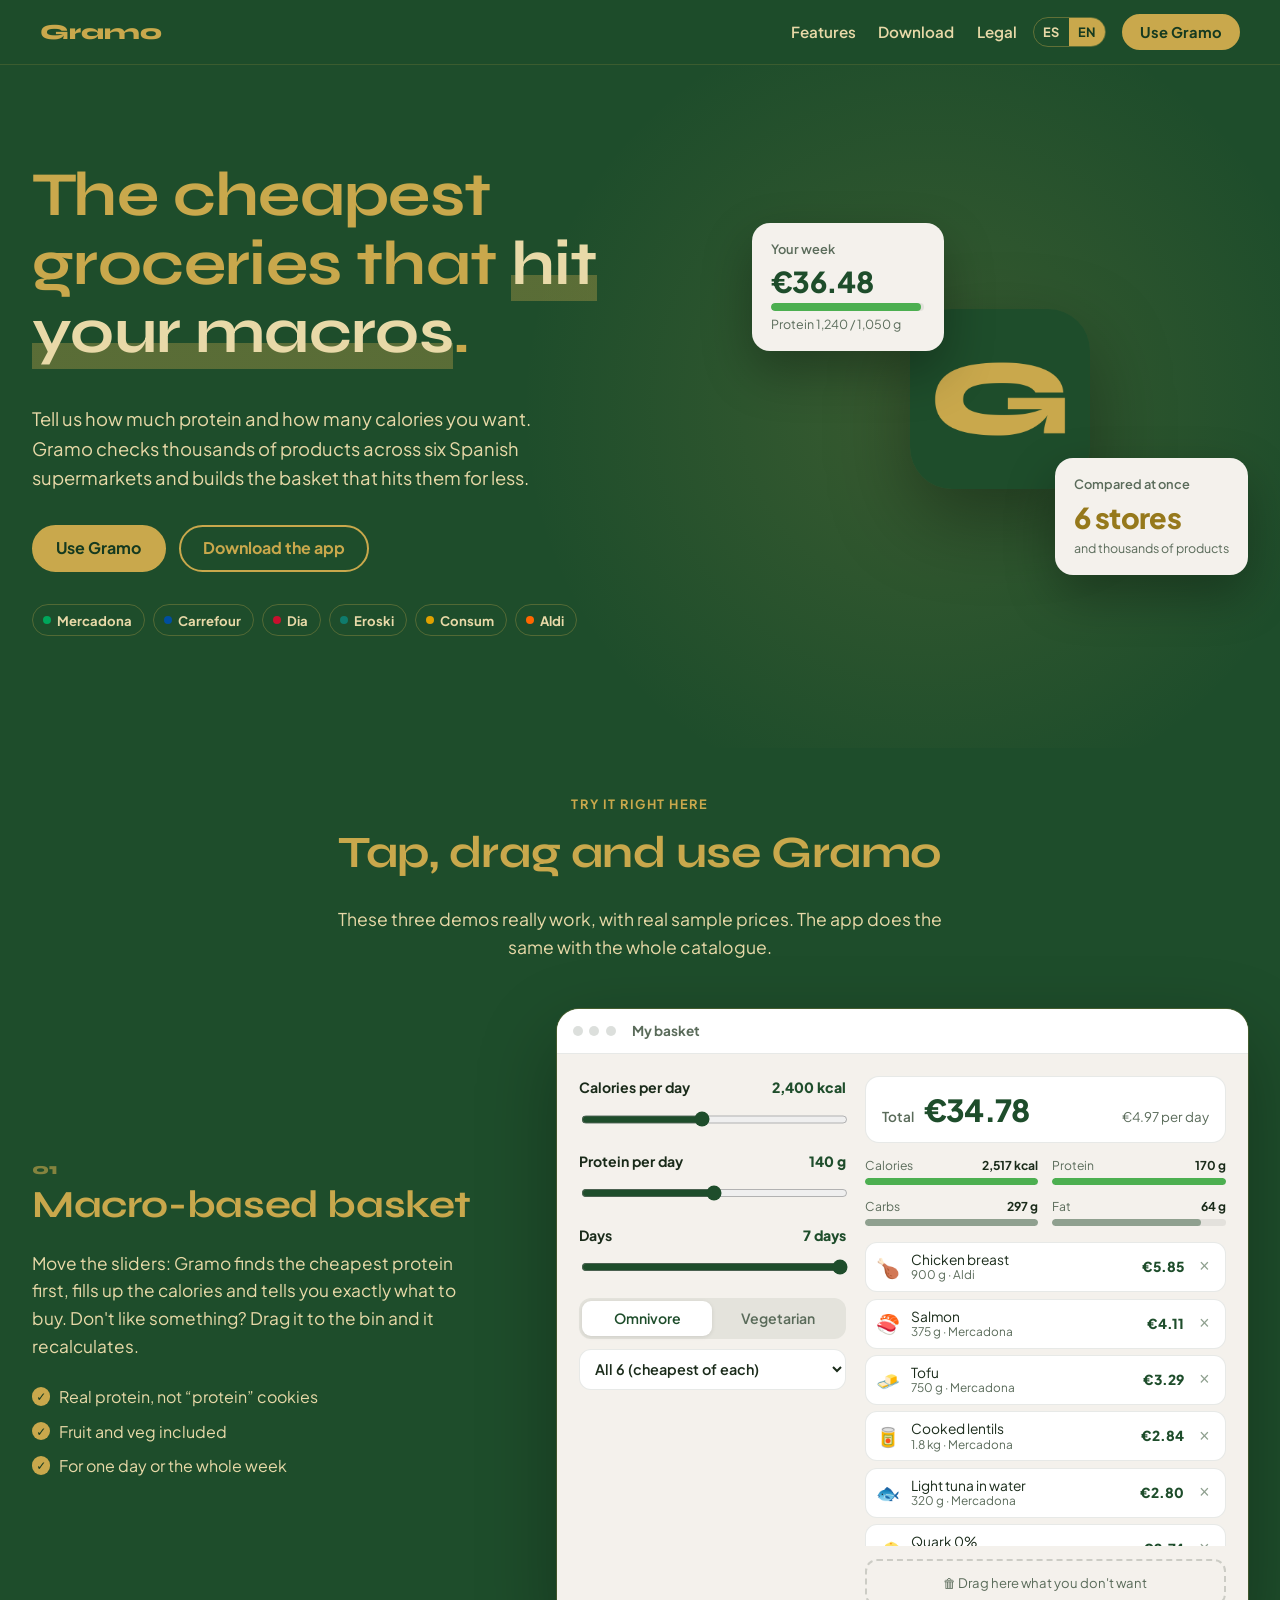
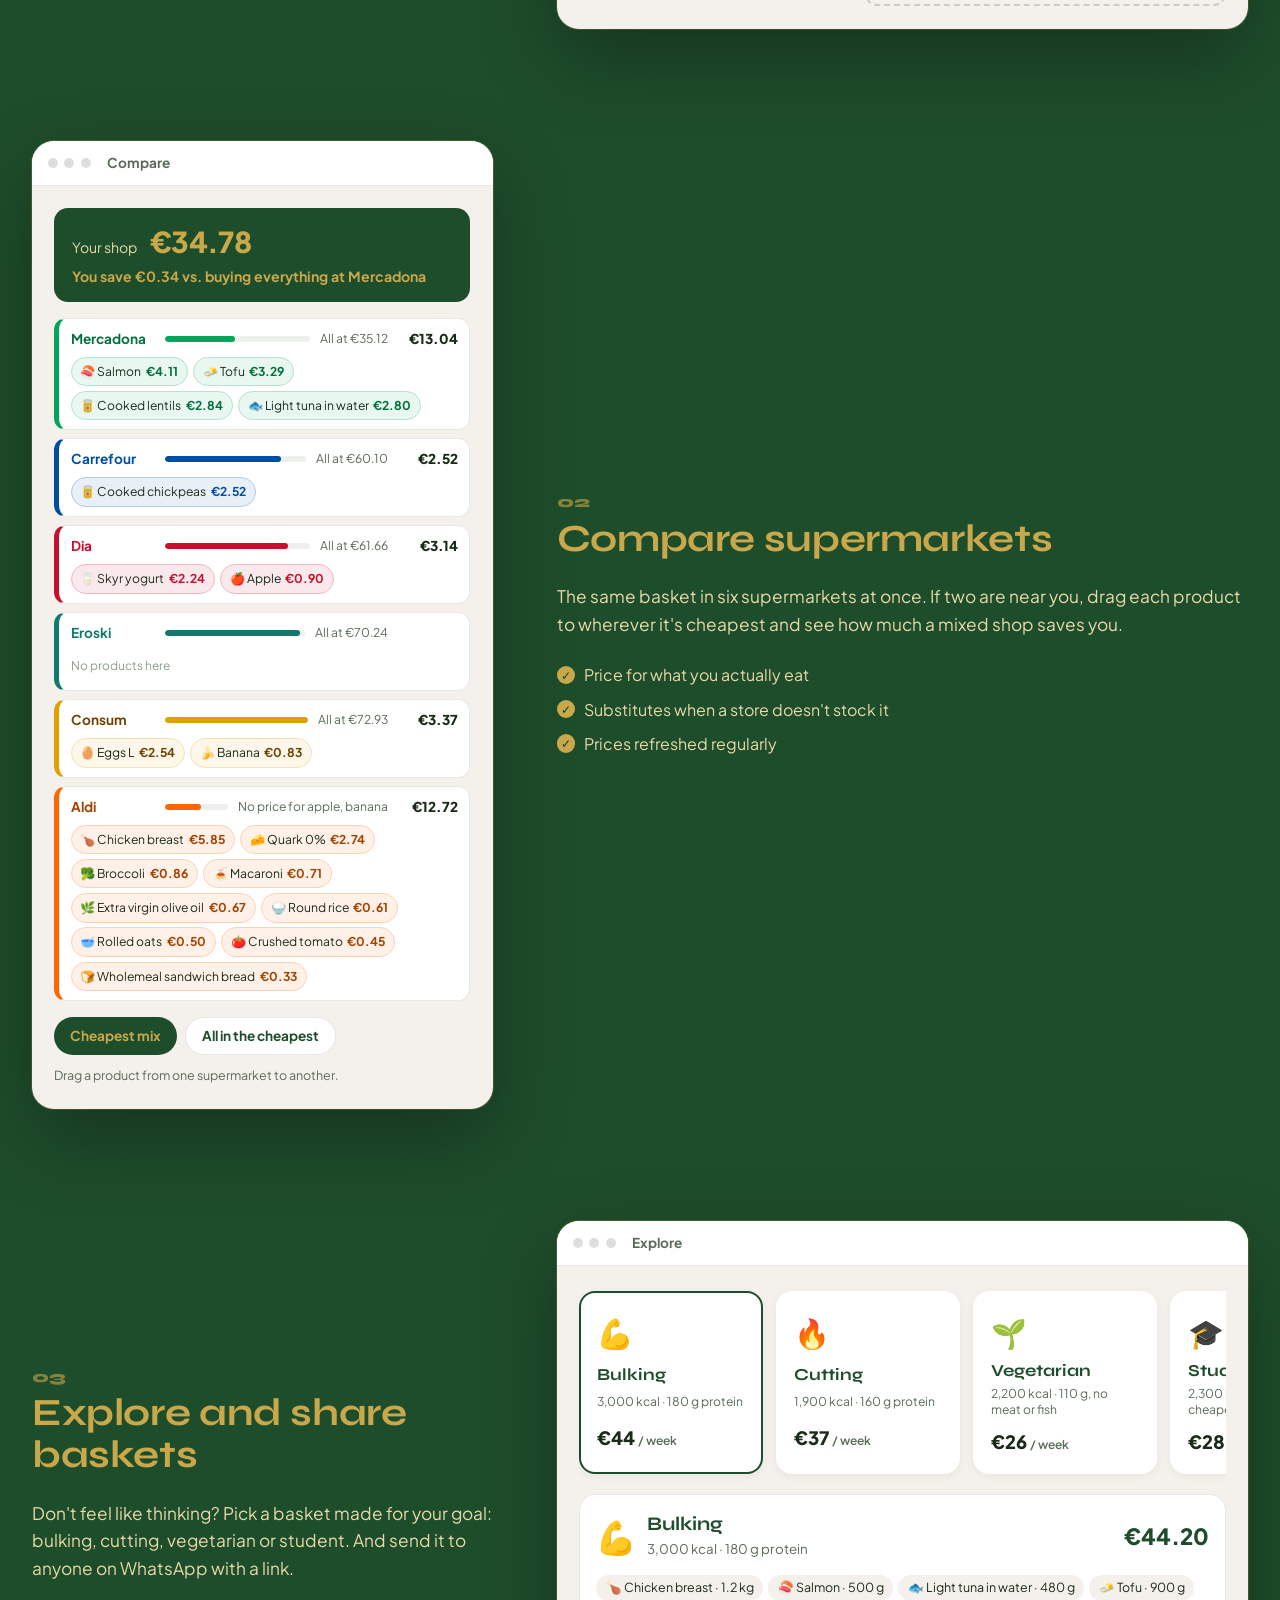
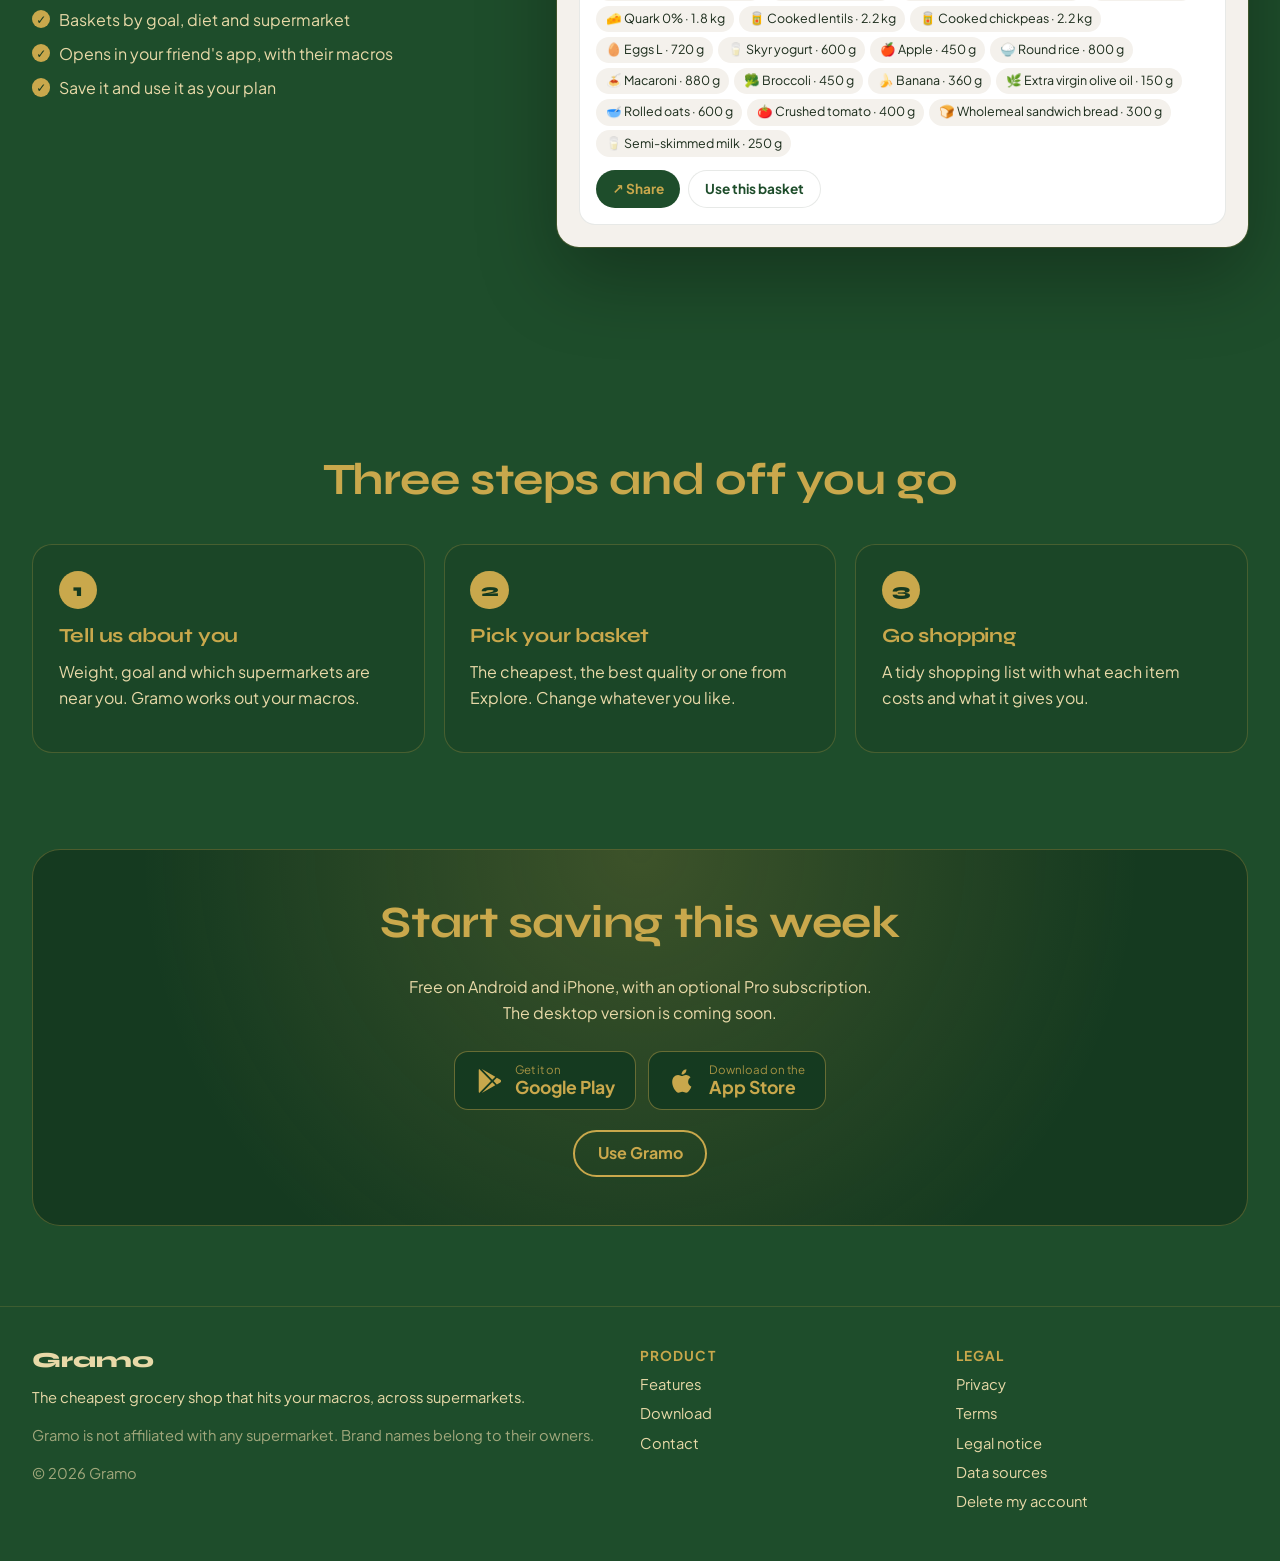
==== commit 11f744ef: "Web: retoques de la portada, página de contacto y legal más ancho - Demo de cesta: la proteína sale " ====
--- a/index.html
+++ b/index.html
@@ -28,7 +28,6 @@
   <section class="hero">
     <div class="envoltura hero-rejilla">
       <div class="hero-texto">
-        <p class="etiqueta" data-t="hero.etiqueta">6 supermercados · gratis para empezar</p>
         <h1 data-t-html="hero.titulo">La compra más barata que <em>cumple tus macros</em>.</h1>
         <p class="hero-sub" data-t="hero.sub">Dinos cuánta proteína y cuántas calorías quieres. Gramo mira miles de productos de seis supermercados y te monta la cesta que las cumple por menos dinero.</p>
         <div class="hero-cta">
@@ -61,7 +60,7 @@
   <section id="funciones" class="funciones">
     <div class="envoltura">
       <p class="etiqueta centro" data-t="func.etiqueta">Pruébalo aquí mismo</p>
-      <h2 class="centro" data-t="func.titulo">Toca, arrastra y juega con Gramo</h2>
+      <h2 class="centro" data-t="func.titulo">Toca, arrastra y usa Gramo</h2>
       <p class="centro intro" data-t="func.intro">Estas tres demos funcionan de verdad, con precios reales de ejemplo. La app hace lo mismo con el catálogo entero.</p>
 
       <!-- Demo 1: cesta por macros -->
@@ -151,7 +150,6 @@
           </div>
         </div>
       </article>
-      <p class="nota-datos centro" id="nota-datos"></p>
     </div>
   </section>
 
--- a/web/estilo-web.css
+++ b/web/estilo-web.css
@@ -19,7 +19,7 @@
   --aviso: #FFC107;
   --mal: #FF5722;
   --radio: 14px;
-  --ancho: 72rem;
+  --ancho: 80rem;
   --titulo: "Syne", system-ui, sans-serif;
   --texto: "Plus Jakarta Sans", system-ui, -apple-system, "Segoe UI", sans-serif;
 }
@@ -65,9 +65,10 @@
   background: rgba(30, 77, 43, 0.92); backdrop-filter: blur(10px);
   border-bottom: 1px solid rgba(201, 168, 76, 0.18);
 }
-.cab .envoltura { display: flex; align-items: center; gap: 1rem; height: 4rem; }
+/* La barra va a todo lo ancho: «Gramo» pegado a la izquierda y los botones a la derecha. */
+.cab .envoltura { display: flex; align-items: center; gap: 1rem; height: 4rem; max-width: none; }
+@media (min-width: 720px) { .cab .envoltura { padding: 0 2.5rem; } }
 .marca { display: flex; align-items: center; gap: 0.6rem; text-decoration: none; color: var(--oro); font: 800 1.35rem var(--titulo); }
-.marca img { width: 34px; height: 34px; border-radius: 9px; }
 .cab nav { display: flex; gap: 1.4rem; margin-left: auto; }
 .cab nav a { color: var(--oro-claro); text-decoration: none; font-weight: 600; font-size: 0.95rem; }
 .cab nav a:hover, .cab nav a[aria-current] { color: var(--oro); }
@@ -122,9 +123,9 @@
 /* ---------- Documentos (legal) ---------- */
 .doc {
   background: var(--crema); color: var(--tinta); border-radius: 20px;
-  padding: 2rem 1.25rem; margin: 2rem auto 0; max-width: 48rem; line-height: 1.65;
+  padding: 2rem 1.25rem; margin: 2rem auto 0; max-width: 64rem; line-height: 1.65;
 }
-@media (min-width: 720px) { .doc { padding: 3rem 3.5rem; } }
+@media (min-width: 720px) { .doc { padding: 3rem 4.5rem; } }
 .doc h1 { color: var(--verde); font-size: clamp(1.9rem, 5vw, 2.6rem); }
 .doc h2 { color: var(--verde); font-size: 1.4rem; margin-top: 2.2rem; }
 .doc h3 { color: var(--verde-claro); font-size: 1.1rem; margin-top: 1.5rem; }
--- a/web/portada.css
+++ b/web/portada.css
@@ -23,26 +23,25 @@
 .supers li::before { content: ""; width: 8px; height: 8px; border-radius: 50%; background: var(--c); }
 
 .hero-visual { position: relative; min-height: 22rem; display: grid; place-items: center; }
-.hero-icono { width: 180px; height: 180px; border-radius: 42px; box-shadow: 0 30px 80px rgba(0, 0, 0, 0.35); animation: flotar 6s ease-in-out infinite; }
+.hero-icono { width: 180px; height: 180px; border-radius: 42px; box-shadow: 0 30px 80px rgba(0, 0, 0, 0.35); }
 .tarjeta-flotante {
   position: absolute; background: var(--crema); color: var(--tinta); border-radius: 18px; padding: 1rem 1.2rem;
   box-shadow: 0 20px 50px rgba(0, 0, 0, 0.3); display: grid; gap: 0.25rem; min-width: 12rem;
-  animation: flotar 7s ease-in-out infinite; z-index: 1;
+  z-index: 1;
 }
 .tarjeta-flotante.t1 { top: 0; left: 0; }
-.tarjeta-flotante.t2 { bottom: 0; right: 0; animation-delay: -3s; }
+.tarjeta-flotante.t2 { bottom: 0; right: 0; }
 .tf-titulo { font-size: 0.8rem; color: var(--tinta-2); font-weight: 600; }
 .tf-precio { font: 800 1.8rem var(--texto); letter-spacing: -0.02em; color: var(--verde); }
 .tf-precio.oro { color: var(--oro-oscuro); }
 .tf-barra { height: 8px; border-radius: 8px; background: rgba(26, 43, 26, 0.08); overflow: hidden; }
 .tf-barra i { display: block; height: 100%; background: var(--ok); border-radius: 8px; }
 .tf-pie { font-size: 0.78rem; color: var(--tinta-2); }
-@keyframes flotar { 50% { transform: translateY(-10px); } }
 /* En móvil no caben flotando: el icono se va y las dos tarjetas van en fila. */
 @media (max-width: 600px) {
   .hero-visual { min-height: 0; display: grid; grid-template-columns: 1fr 1fr; gap: 0.7rem; }
   .hero-icono { display: none; }
-  .tarjeta-flotante { position: static; min-width: 0; padding: 0.8rem 0.9rem; animation: none; }
+  .tarjeta-flotante { position: static; min-width: 0; padding: 0.8rem 0.9rem; }
   .tf-precio { font-size: 1.4rem; }
 }
 
@@ -60,7 +59,6 @@
 .ventajas { list-style: none; padding: 0; margin: 1.5rem 0 0; display: grid; gap: 0.55rem; }
 .ventajas li { padding-left: 1.7rem; position: relative; }
 .ventajas li::before { content: "✓"; position: absolute; left: 0; color: var(--verde-hondo); background: var(--oro); width: 1.15rem; height: 1.15rem; border-radius: 50%; font-size: 0.75rem; font-weight: 800; display: grid; place-items: center; top: 0.2rem; }
-.nota-datos { font-size: 0.85rem; opacity: 0.7; max-width: 40rem; margin: -2rem auto 0; }
 
 /* ---------- Ventana de demo (el crema de la app) ---------- */
 .demo {
